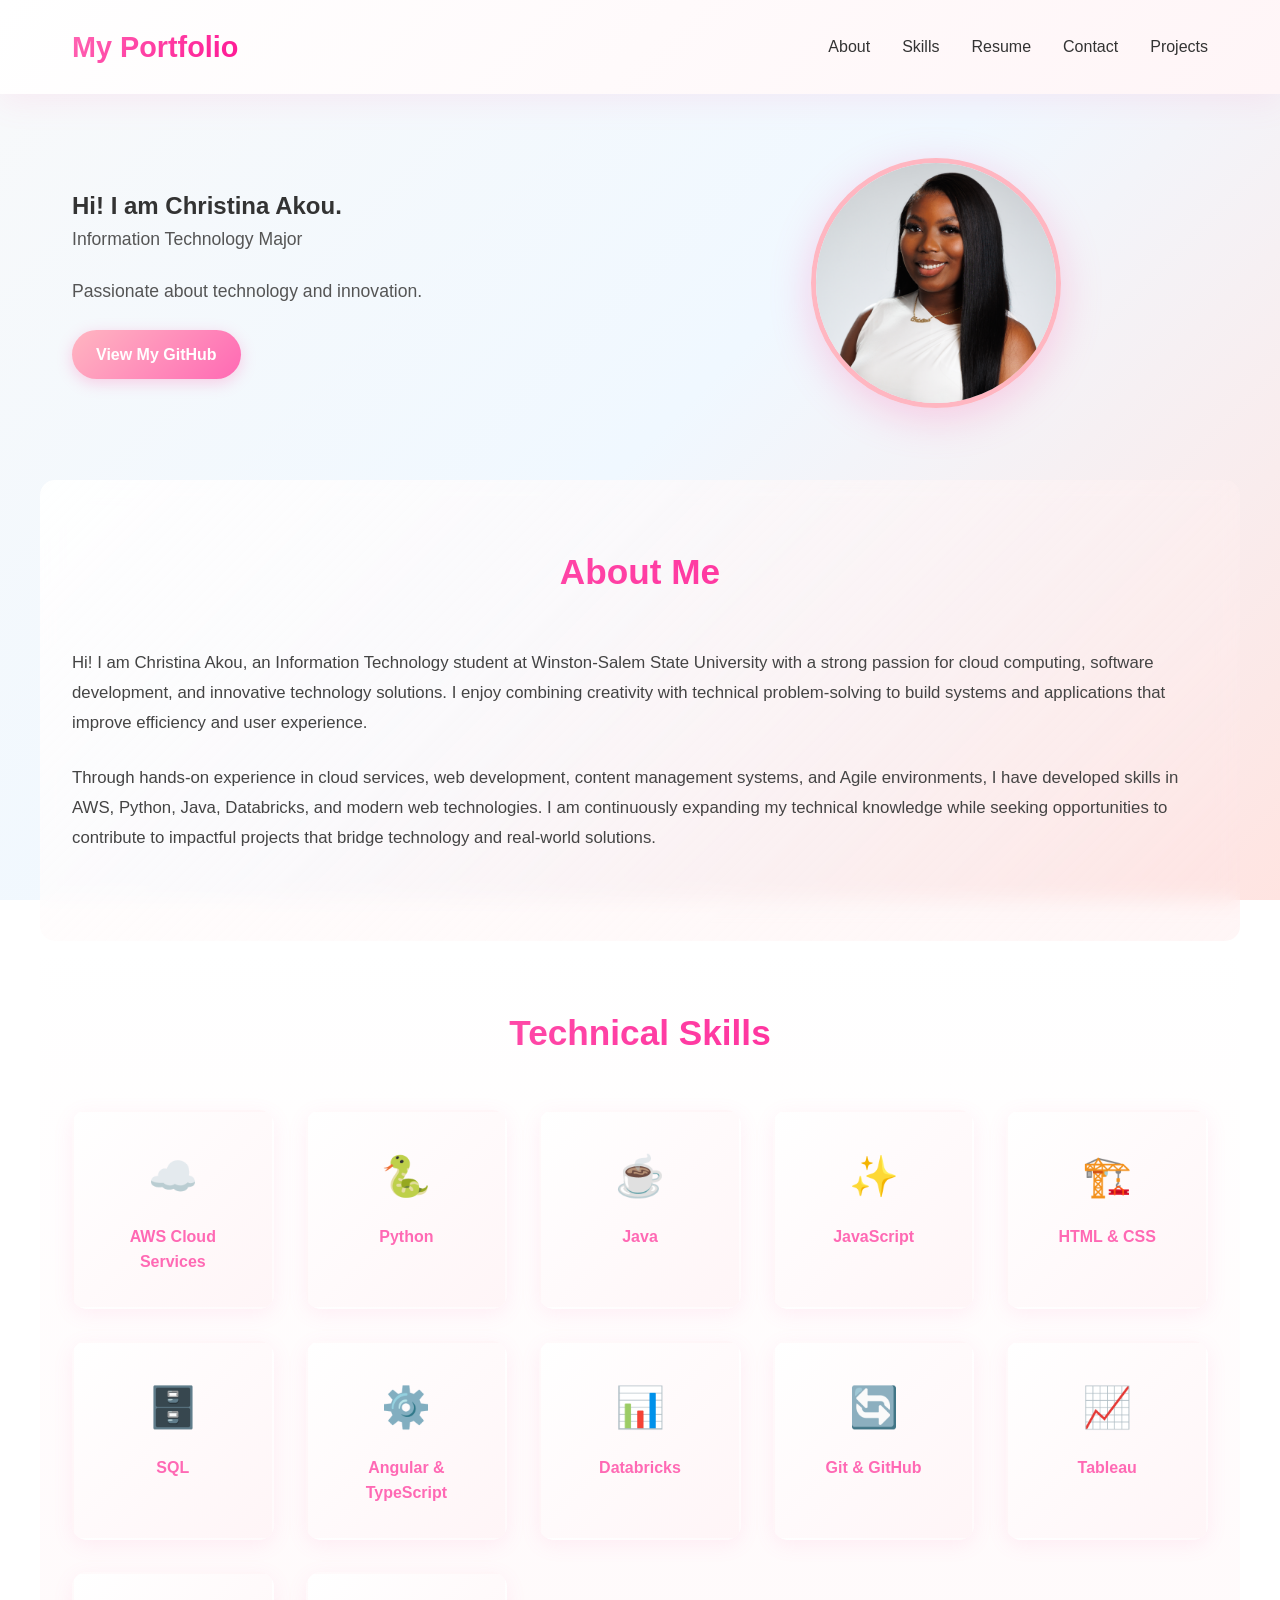
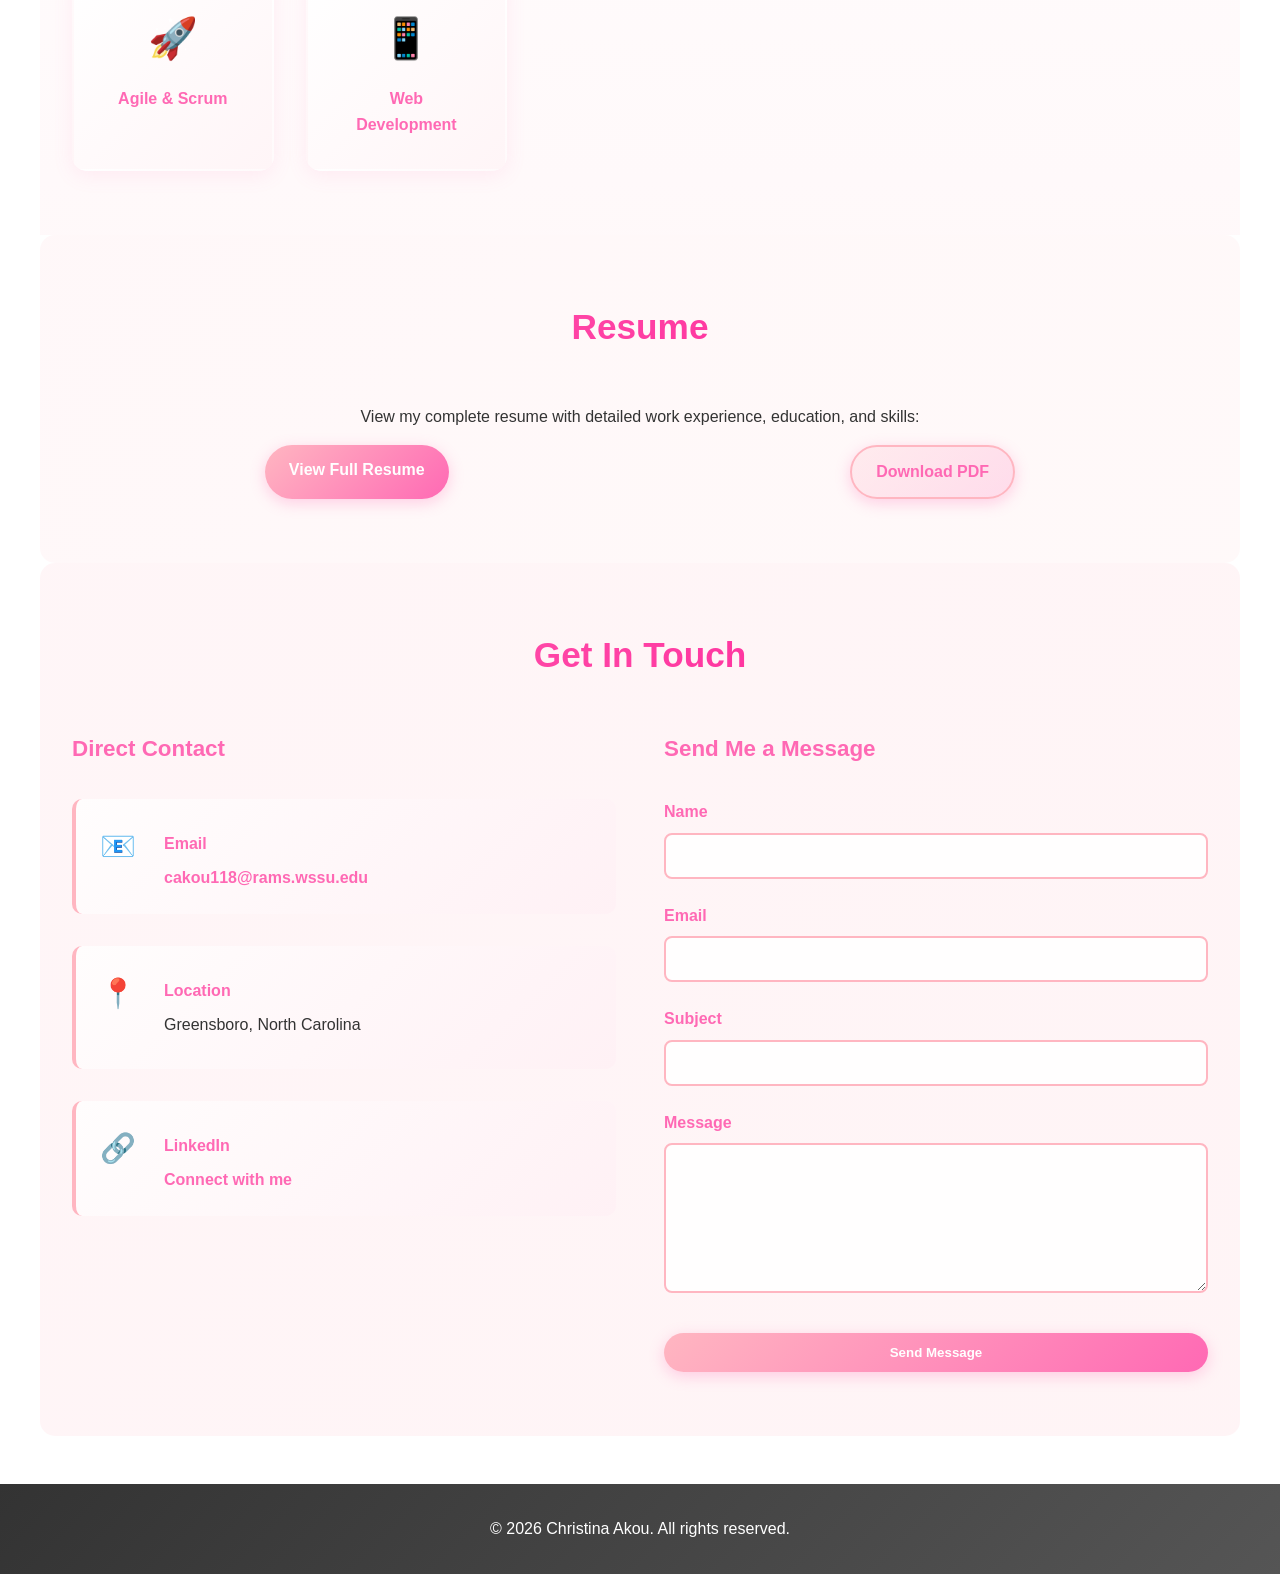
==== index.html @ bddcc6c4 "Initial portfolio upload" ====
<!DOCTYPE html>
<html lang="en">
<head>
    <meta charset="UTF-8">
    <meta name="viewport" content="width=device-width, initial-scale=1.0">
    <title>Christina Akou - Portfolio</title>
    <link rel="stylesheet" href="styles.css">
</head>
<body>
    <header>
        <nav>
            <h1>My Portfolio</h1>
            <button class="nav-toggle" aria-label="Toggle navigation" aria-expanded="false">
                <span></span>
                <span></span>
                <span></span>
            </button>
            <ul class="nav-links">
                <li><a href="#about">About</a></li>
                <li><a href="#skills">Skills</a></li>
                <li><a href="#resume">Resume</a></li>
                <li><a href="#contact">Contact</a></li>
                <li><a href="projects.html">Projects</a></li>
            </ul>
        </nav>
    </header>

    <section id="hero">
        <div class="hero-content">
        <h1>Hi! I am Christina Akou.</h1>
            <p>Information Technology Major</p>
            <p>Passionate about technology and innovation.</p>
            <a href="https://github.com/somisschristy" target="_blank" class="btn">View My GitHub</a>
        </div>
        <div class="hero-image">
            <!-- Placeholder for profile photo -->
            <img src="assets/profile.jpg" alt="Christina Akou" id="profile-img">
        </div>
    </section>

    <section id="about">
        <div class="about-container">
            <h2>About Me</h2>
            <p>Hi! I am Christina Akou, an Information Technology student at Winston-Salem State University with a strong passion for cloud computing, software development, and innovative technology solutions. I enjoy combining creativity with technical problem-solving to build systems and applications that improve efficiency and user experience.</p>
            <p>Through hands-on experience in cloud services, web development, content management systems, and Agile environments, I have developed skills in AWS, Python, Java, Databricks, and modern web technologies. I am continuously expanding my technical knowledge while seeking opportunities to contribute to impactful projects that bridge technology and real-world solutions.</p>
        </div>
    </section>

    <section id="skills">
        <h2>Technical Skills</h2>
        <div class="skills-grid">
            <div class="skill-card">
                <div class="skill-icon">☁️</div>
                <div class="skill">AWS Cloud Services</div>
            </div>
            <div class="skill-card">
                <div class="skill-icon">🐍</div>
                <div class="skill">Python</div>
            </div>
            <div class="skill-card">
                <div class="skill-icon">☕</div>
                <div class="skill">Java</div>
            </div>
            <div class="skill-card">
                <div class="skill-icon">✨</div>
                <div class="skill">JavaScript</div>
            </div>
            <div class="skill-card">
                <div class="skill-icon">🏗️</div>
                <div class="skill">HTML & CSS</div>
            </div>
            <div class="skill-card">
                <div class="skill-icon">🗄️</div>
                <div class="skill">SQL</div>
            </div>
            <div class="skill-card">
                <div class="skill-icon">⚙️</div>
                <div class="skill">Angular & TypeScript</div>
            </div>
            <div class="skill-card">
                <div class="skill-icon">📊</div>
                <div class="skill">Databricks</div>
            </div>
            <div class="skill-card">
                <div class="skill-icon">🔄</div>
                <div class="skill">Git & GitHub</div>
            </div>
            <div class="skill-card">
                <div class="skill-icon">📈</div>
                <div class="skill">Tableau</div>
            </div>
            <div class="skill-card">
                <div class="skill-icon">🚀</div>
                <div class="skill">Agile & Scrum</div>
            </div>
            <div class="skill-card">
                <div class="skill-icon">📱</div>
                <div class="skill">Web Development</div>
            </div>
        </div>
    </section>

    <section id="resume">
        <h2>Resume</h2>
        <p>View my complete resume with detailed work experience, education, and skills:</p>
        <div class="resume-buttons">
            <a href="resume.html" class="btn btn-primary">View Full Resume</a>
            <a href="assets/resume.pdf" download class="btn btn-secondary">Download PDF</a>
        </div>
    </section>

    <section id="contact">
        <h2>Get In Touch</h2>
        <div class="contact-container">
            <div class="contact-info">
                <h3>Direct Contact</h3>
                <div class="contact-item">
                    <span class="contact-icon">📧</span>
                    <div>
                        <p><strong>Email</strong></p>
                        <a href="mailto:cakou118@rams.wssu.edu">cakou118@rams.wssu.edu</a>
                    </div>
                </div>
                <div class="contact-item">
                    <span class="contact-icon">📍</span>
                    <div>
                        <p><strong>Location</strong></p>
                        <p>Greensboro, North Carolina</p>
                    </div>
                </div>
                <div class="contact-item">
                    <span class="contact-icon">🔗</span>
                    <div>
                        <p><strong>LinkedIn</strong></p>
                        <a href="https://www.linkedin.com/in/christina-akou-35724423a" target="_blank">Connect with me</a>
                    </div>
                </div>
            </div>

            <div class="contact-form-container">
                <h3>Send Me a Message</h3>
                <form id="contact-form" class="contact-form">
                    <div class="form-group">
                        <label for="name">Name</label>
                        <input type="text" id="name" name="name" required>
                    </div>
                    <div class="form-group">
                        <label for="email">Email</label>
                        <input type="email" id="email" name="email" required>
                    </div>
                    <div class="form-group">
                        <label for="subject">Subject</label>
                        <input type="text" id="subject" name="subject" required>
                    </div>
                    <div class="form-group">
                        <label for="message">Message</label>
                        <textarea id="message" name="message" rows="5" required></textarea>
                    </div>
                    <button type="submit" class="btn btn-primary">Send Message</button>
                    <p id="form-message" class="form-message"></p>
                </form>
            </div>
        </div>
    </section>

    <footer>
        <p>&copy; 2026 Christina Akou. All rights reserved.</p>
    </footer>

    <script src="script.js"></script>
</body>
</html>
---- styles.css ----
/* General Styles */
:root {
    --primary-pink: #FFB6C1;
    --accent-pink: #FF69B4;
    --light-pink: #FFC0CB;
    --pale-pink: #FFE4E1;
    --dark-pink: #FF1493;
    --white: #fff;
    --light-gray: #f8f9fa;
    --dark-text: #333;
}

* {
    margin: 0;
    padding: 0;
    box-sizing: border-box;
}

body {
    font-family: 'Segoe UI', Tahoma, Geneva, Verdana, sans-serif;
    line-height: 1.6;
    color: var(--dark-text);
    background: linear-gradient(135deg, var(--light-gray) 0%, #f0f8ff 50%, var(--pale-pink) 100%);
    background-attachment: fixed;
}

/* Header & Navigation */
header {
    background: linear-gradient(135deg, var(--white) 0%, #fff5f7 100%);
    padding: 1.5rem 0;
    box-shadow: 0 8px 32px rgba(255, 105, 180, 0.1);
    position: sticky;
    top: 0;
    z-index: 100;
}

nav {
    display: flex;
    justify-content: space-between;
    align-items: center;
    max-width: 1200px;
    margin: 0 auto;
    padding: 0 2rem;
}

nav h1 {
    background: linear-gradient(135deg, var(--accent-pink), var(--dark-pink));
    -webkit-background-clip: text;
    -webkit-text-fill-color: transparent;
    background-clip: text;
    font-size: 1.8rem;
    animation: slideInLeft 0.6s ease-out;
}

nav ul {
    list-style: none;
    display: flex;
    gap: 2rem;
}

nav a {
    text-decoration: none;
    color: var(--dark-text);
    font-weight: 500;
    position: relative;
    transition: color 0.3s;
}

nav a::after {
    content: '';
    position: absolute;
    bottom: -5px;
    left: 0;
    width: 0;
    height: 2px;
    background: linear-gradient(90deg, var(--primary-pink), var(--accent-pink));
    transition: width 0.3s ease;
}

nav a:hover::after {
    width: 100%;
}

nav a:hover {
    color: var(--accent-pink);
}

.nav-toggle {
    display: none;
    background: transparent;
    border: none;
    cursor: pointer;
    flex-direction: column;
    justify-content: space-between;
    height: 24px;
    width: 30px;
    padding: 0;
}

.nav-toggle span {
    display: block;
    height: 3px;
    width: 100%;
    background: var(--dark-text);
    border-radius: 3px;
    transition: transform 0.3s ease, opacity 0.3s ease;
}

nav.open .nav-toggle span:nth-child(1) {
    transform: translateY(9px) rotate(45deg);
}

nav.open .nav-toggle span:nth-child(2) {
    opacity: 0;
}

nav.open .nav-toggle span:nth-child(3) {
    transform: translateY(-9px) rotate(-45deg);
}

.nav-links {
    display: flex;
    gap: 2rem;
}

nav.open .nav-links {
    display: flex;
}

/* Hero Section */
#hero {
    display: flex;
    align-items: center;
    gap: 3rem;
    padding: 4rem 2rem;
    max-width: 1200px;
    margin: 0 auto;
    animation: fadeInUp 0.8s ease-out;
}

.hero-content {
    flex: 1;
}

.hero-content h2 {
    font-size: 2.5rem;
    background: linear-gradient(135deg, var(--accent-pink), var(--dark-pink));
    -webkit-background-clip: text;
    -webkit-text-fill-color: transparent;
    background-clip: text;
    margin-bottom: 1rem;
    animation: slideInLeft 0.8s ease-out 0.2s backwards;
}

.hero-content p {
    font-size: 1.1rem;
    color: #555;
    margin-bottom: 1.5rem;
    animation: slideInLeft 0.8s ease-out 0.4s backwards;
}

.btn {
    display: inline-block;
    padding: 0.75rem 1.5rem;
    background: linear-gradient(135deg, var(--primary-pink), var(--accent-pink));
    color: white;
    text-decoration: none;
    border-radius: 50px;
    font-weight: bold;
    transition: all 0.3s ease;
    border: none;
    cursor: pointer;
    box-shadow: 0 4px 15px rgba(255, 105, 180, 0.3);
    position: relative;
    overflow: hidden;
}

.btn::before {
    content: '';
    position: absolute;
    top: 0;
    left: -100%;
    width: 100%;
    height: 100%;
    background: rgba(255, 255, 255, 0.2);
    transition: left 0.3s ease;
}

.btn:hover::before {
    left: 100%;
}

.btn:hover {
    transform: translateY(-3px);
    box-shadow: 0 6px 20px rgba(255, 105, 180, 0.5);
}

.btn:active {
    transform: translateY(-1px);
}

.btn-primary {
    background: linear-gradient(135deg, var(--primary-pink), var(--accent-pink));
}

.btn-secondary {
    background: linear-gradient(135deg, rgba(255, 182, 193, 0.2), rgba(255, 105, 180, 0.2));
    color: var(--accent-pink);
    border: 2px solid var(--primary-pink);
}

.btn-secondary:hover {
    background: linear-gradient(135deg, var(--primary-pink), var(--accent-pink));
    color: white;
    transform: translateY(-3px);
    box-shadow: 0 6px 20px rgba(255, 105, 180, 0.5);
}

.hero-image {
    flex: 1;
    text-align: center;
}

#profile-img {
    width: 250px;
    height: 250px;
    border-radius: 50%;
    object-fit: cover;
    border: 5px solid var(--primary-pink);
    box-shadow: 0 10px 40px rgba(255, 105, 180, 0.3);
    transition: all 0.3s ease;
    animation: slideInRight 0.8s ease-out;
}

#profile-img:hover {
    transform: scale(1.05) rotate(5deg);
    box-shadow: 0 15px 50px rgba(255, 105, 180, 0.5);
}

/* Sections */
section {
    padding: 4rem 2rem;
    max-width: 1200px;
    margin: 0 auto;
}

section h2 {
    font-size: 2.2rem;
    text-align: center;
    margin-bottom: 3rem;
    background: linear-gradient(135deg, var(--accent-pink), var(--dark-pink));
    -webkit-background-clip: text;
    -webkit-text-fill-color: transparent;
    background-clip: text;
    animation: fadeIn 0.8s ease-out;
}

/* About Section */
#about {
    background: linear-gradient(135deg, rgba(255, 255, 255, 0.9), rgba(255, 224, 225, 0.3));
    border-radius: 15px;
    backdrop-filter: blur(10px);
}

.about-container p {
    font-size: 1.05rem;
    line-height: 1.8;
    margin-bottom: 1.5rem;
    color: #444;
    animation: fadeInUp 0.8s ease-out;
}

/* Skills Section */
#skills {
    background: linear-gradient(to bottom, transparent, rgba(255, 192, 203, 0.1));
}

.skills-grid {
    display: grid;
    grid-template-columns: repeat(auto-fit, minmax(200px, 1fr));
    gap: 2rem;
}

.skill-card {
    background: linear-gradient(135deg, var(--white) 0%, #fff5f7 100%);
    padding: 2rem;
    border-radius: 15px;
    box-shadow: 0 5px 20px rgba(255, 105, 180, 0.1);
    text-align: center;
    transition: all 0.3s ease;
    border: 2px solid transparent;
    animation: slideUp 0.6s ease-out;
}

.skill-card:nth-child(1) { animation-delay: 0.05s; }
.skill-card:nth-child(2) { animation-delay: 0.1s; }
.skill-card:nth-child(3) { animation-delay: 0.15s; }
.skill-card:nth-child(4) { animation-delay: 0.2s; }
.skill-card:nth-child(5) { animation-delay: 0.25s; }
.skill-card:nth-child(6) { animation-delay: 0.3s; }
.skill-card:nth-child(7) { animation-delay: 0.35s; }
.skill-card:nth-child(8) { animation-delay: 0.4s; }
.skill-card:nth-child(9) { animation-delay: 0.45s; }
.skill-card:nth-child(10) { animation-delay: 0.5s; }
.skill-card:nth-child(11) { animation-delay: 0.55s; }
.skill-card:nth-child(12) { animation-delay: 0.6s; }

.skill-card:hover {
    transform: translateY(-10px);
    box-shadow: 0 15px 40px rgba(255, 105, 180, 0.3);
    border-color: var(--primary-pink);
    background: linear-gradient(135deg, var(--pale-pink), #fff0f5);
}

.skill-icon {
    font-size: 2.5rem;
    margin-bottom: 1rem;
    display: block;
    animation: bounce 2s infinite;
}

.skill-card:nth-child(1) .skill-icon { animation-delay: 0s; }
.skill-card:nth-child(2) .skill-icon { animation-delay: 0.1s; }
.skill-card:nth-child(3) .skill-icon { animation-delay: 0.2s; }

.skill {
    font-weight: 600;
    color: var(--accent-pink);
    font-size: 1rem;
}

/* Resume Section */
#resume {
    background: linear-gradient(135deg, rgba(255, 182, 193, 0.1), rgba(255, 224, 225, 0.2));
    border-radius: 15px;
}

#resume p {
    text-align: center;
    margin-bottom: 1rem;
}

#resume .btn {
    display: inline-block;
    margin: 0 auto;
}

#resume {
    text-align: center;
}

/* Contact Section */
#contact {
    background: linear-gradient(135deg, rgba(255, 192, 203, 0.15), rgba(255, 182, 193, 0.15));
    border-radius: 15px;
}

.contact-container {
    display: grid;
    grid-template-columns: 1fr 1fr;
    gap: 3rem;
}

.contact-info, .contact-form-container {
    animation: fadeInUp 0.8s ease-out;
}

.contact-info h3, .contact-form-container h3 {
    color: var(--accent-pink);
    margin-bottom: 2rem;
    font-size: 1.4rem;
}

.contact-item {
    display: flex;
    gap: 1.5rem;
    margin-bottom: 2rem;
    padding: 1.5rem;
    background: linear-gradient(135deg, rgba(255, 255, 255, 0.8), rgba(255, 240, 245, 0.8));
    border-radius: 10px;
    transition: all 0.3s ease;
    border-left: 4px solid var(--primary-pink);
}

.contact-item:hover {
    transform: translateX(5px);
    box-shadow: 0 5px 20px rgba(255, 105, 180, 0.2);
    background: linear-gradient(135deg, rgba(255, 255, 255, 0.95), rgba(255, 224, 225, 0.8));
    border-left-color: var(--accent-pink);
}

.contact-icon {
    font-size: 1.8rem;
    min-width: 40px;
}

.contact-item p {
    margin: 0.5rem 0;
}

.contact-item p strong {
    color: var(--accent-pink);
}

.contact-item a {
    color: var(--accent-pink);
    text-decoration: none;
    font-weight: 600;
    transition: all 0.3s ease;
}

.contact-item a:hover {
    color: var(--dark-pink);
    text-decoration: underline;
}

/* Contact Form */
.contact-form {
    display: flex;
    flex-direction: column;
    gap: 1.5rem;
}

.form-group {
    display: flex;
    flex-direction: column;
}

.form-group label {
    color: var(--accent-pink);
    font-weight: 600;
    margin-bottom: 0.5rem;
}

.form-group input,
.form-group textarea {
    padding: 0.75rem;
    border: 2px solid var(--primary-pink);
    border-radius: 8px;
    font-family: inherit;
    font-size: 1rem;
    transition: all 0.3s ease;
    background: rgba(255, 255, 255, 0.9);
}

.form-group input:focus,
.form-group textarea:focus {
    outline: none;
    border-color: var(--accent-pink);
    box-shadow: 0 0 10px rgba(255, 105, 180, 0.3);
    background: white;
    transform: scale(1.02);
}

.form-group textarea {
    resize: vertical;
    min-height: 150px;
}

.contact-form .btn {
    margin-top: 1rem;
    width: 100%;
}

.form-message {
    text-align: center;
    padding: 1rem;
    border-radius: 8px;
    display: none;
}

.form-message.success {
    display: block;
    background-color: #d4edda;
    color: #155724;
    border: 1px solid #c3e6cb;
}

.form-message.error {
    display: block;
    background-color: #f8d7da;
    color: #721c24;
    border: 1px solid #f5c6cb;
}

/* Projects */
.projects-grid {
    display: grid;
    grid-template-columns: repeat(auto-fit, minmax(300px, 1fr));
    gap: 2rem;
}

.project-card {
    background: linear-gradient(135deg, var(--white) 0%, #fff5f7 100%);
    padding: 2rem;
    border-radius: 15px;
    box-shadow: 0 5px 20px rgba(255, 105, 180, 0.1);
    transition: all 0.3s ease;
    border: 2px solid transparent;
    animation: slideUp 0.6s ease-out;
    display: flex;
    flex-direction: column;
}

.project-card:nth-child(1) { animation-delay: 0.1s; }
.project-card:nth-child(2) { animation-delay: 0.2s; }
.project-card:nth-child(3) { animation-delay: 0.3s; }

.project-card:hover {
    transform: translateY(-15px);
    box-shadow: 0 20px 50px rgba(255, 105, 180, 0.25);
    border-color: var(--primary-pink);
    background: linear-gradient(135deg, var(--pale-pink), #fff0f5);
}

.project-header {
    display: flex;
    justify-content: space-between;
    align-items: center;
    margin-bottom: 1rem;
}

.project-header h3 {
    color: var(--accent-pink);
    margin: 0;
    font-size: 1.3rem;
}

.project-badge {
    background: linear-gradient(135deg, var(--primary-pink), var(--accent-pink));
    color: white;
    padding: 0.3rem 0.8rem;
    border-radius: 20px;
    font-size: 0.75rem;
    font-weight: bold;
    animation: pulse 2s infinite;
}

.project-image-placeholder {
    font-size: 3rem;
    text-align: center;
    margin: 1rem 0;
    transition: transform 0.3s ease;
}

.project-card:hover .project-image-placeholder {
    transform: scale(1.1) rotate(5deg);
}

.project-card p {
    color: #555;
    margin: 1rem 0;
    flex-grow: 1;
}

.tech-stack {
    display: flex;
    flex-wrap: wrap;
    gap: 0.5rem;
    margin: 1rem 0;
}

.tech-tag {
    background: linear-gradient(135deg, rgba(255, 182, 193, 0.3), rgba(255, 224, 225, 0.3));
    color: var(--accent-pink);
    padding: 0.3rem 0.8rem;
    border-radius: 15px;
    font-size: 0.85rem;
    font-weight: 500;
    border: 1px solid var(--primary-pink);
    transition: all 0.3s ease;
}

.tech-tag:hover {
    background: linear-gradient(135deg, rgba(255, 182, 193, 0.5), rgba(255, 224, 225, 0.5));
    transform: scale(1.05);
}

.project-links {
    display: flex;
    gap: 1rem;
    margin-top: auto;
}

.btn-small {
    padding: 0.5rem 1rem;
    font-size: 0.9rem;
    flex: 1;
    text-align: center;
}

.btn-secondary {
    background: linear-gradient(135deg, rgba(255, 182, 193, 0.2), rgba(255, 105, 180, 0.2));
    color: var(--accent-pink);
    border: 2px solid var(--primary-pink);
}

.btn-secondary:hover {
    background: linear-gradient(135deg, var(--primary-pink), var(--accent-pink));
    color: white;
    transform: translateY(-2px);
}

/* Footer */
footer {
    text-align: center;
    padding: 2rem;
    background: linear-gradient(135deg, #333, #555);
    color: white;
    margin-top: 3rem;
}

footer p {
    margin: 0;
}

/* Animations */
@keyframes fadeIn {
    from {
        opacity: 0;
    }
    to {
        opacity: 1;
    }
}

@keyframes fadeInUp {
    from {
        opacity: 0;
        transform: translateY(30px);
    }
    to {
        opacity: 1;
        transform: translateY(0);
    }
}

@keyframes slideInLeft {
    from {
        opacity: 0;
        transform: translateX(-50px);
    }
    to {
        opacity: 1;
        transform: translateX(0);
    }
}

@keyframes slideInRight {
    from {
        opacity: 0;
        transform: translateX(50px);
    }
    to {
        opacity: 1;
        transform: translateX(0);
    }
}

@keyframes slideUp {
    from {
        opacity: 0;
        transform: translateY(20px);
    }
    to {
        opacity: 1;
        transform: translateY(0);
    }
}

@keyframes bounce {
    0%, 100% {
        transform: translateY(0);
    }
    50% {
        transform: translateY(-10px);
    }
}

@keyframes pulse {
    0%, 100% {
        opacity: 1;
    }
    50% {
        opacity: 0.7;
    }
}

/* Scroll animations */
.scroll-animate {
    opacity: 0;
    transform: translateY(30px);
    transition: opacity 0.6s ease, transform 0.6s ease;
}

.scroll-animate.visible {
    opacity: 1;
    transform: translateY(0);
}

/* Resume Page Styles */
#resume-hero {
    background: linear-gradient(135deg, rgba(255, 182, 193, 0.2), rgba(255, 224, 225, 0.3));
    text-align: center;
    padding: 3rem 2rem;
    border-radius: 15px;
    margin: 3rem auto;
    max-width: 1200px;
}

#resume-hero h2 {
    font-size: 2.5rem;
    margin-bottom: 0.5rem;
}

#resume-hero p {
    font-size: 1.1rem;
    color: #666;
    margin-bottom: 2rem;
}

.resume-actions {
    display: flex;
    gap: 1rem;
    justify-content: center;
    flex-wrap: wrap;
}

.resume-actions .btn {
    min-width: 200px;
}

/* Modal Styles */
.modal {
    display: none;
    position: fixed;
    z-index: 1000;
    left: 0;
    top: 0;
    width: 100%;
    height: 100%;
    background-color: rgba(0, 0, 0, 0.5);
    animation: fadeIn 0.3s ease;
}

.modal-content {
    background-color: white;
    margin: 2% auto;
    padding: 0;
    border-radius: 10px;
    width: 90%;
    max-width: 1000px;
    height: 80vh;
    box-shadow: 0 10px 50px rgba(255, 105, 180, 0.3);
    position: relative;
    display: flex;
    flex-direction: column;
}

.close {
    position: absolute;
    right: 20px;
    top: 10px;
    font-size: 2rem;
    font-weight: bold;
    color: var(--dark-pink);
    cursor: pointer;
    z-index: 1001;
    background: white;
    width: 40px;
    height: 40px;
    display: flex;
    align-items: center;
    justify-content: center;
    border-radius: 50%;
    transition: all 0.3s ease;
}

.close:hover {
    background: var(--pale-pink);
    transform: scale(1.1);
}

#pdf-viewer {
    width: 100%;
    height: 100%;
    border: none;
    border-radius: 10px;
}

/* Education Section */
#education {
    background: linear-gradient(to bottom, transparent, rgba(255, 192, 203, 0.05));
}

.education-item {
    background: linear-gradient(135deg, rgba(255, 255, 255, 0.9), rgba(255, 240, 245, 0.8));
    padding: 2rem;
    margin-bottom: 2rem;
    border-radius: 12px;
    border-left: 5px solid var(--primary-pink);
    box-shadow: 0 5px 20px rgba(255, 105, 180, 0.1);
    animation: slideUp 0.6s ease-out;
    transition: all 0.3s ease;
}

.education-item:hover {
    transform: translateX(5px);
    box-shadow: 0 8px 25px rgba(255, 105, 180, 0.2);
    border-left-color: var(--accent-pink);
}

.education-header {
    display: flex;
    justify-content: space-between;
    align-items: center;
    margin-bottom: 0.5rem;
    flex-wrap: wrap;
    gap: 1rem;
}

.education-header h3 {
    color: var(--accent-pink);
    margin: 0;
    font-size: 1.3rem;
}

.institution {
    color: var(--accent-pink);
    font-weight: 600;
    margin: 0.5rem 0;
    font-size: 1.05rem;
}

.description {
    color: #555;
    line-height: 1.7;
    margin: 1rem 0;
}

/* Experience Section */
#experience {
    background: linear-gradient(to bottom, transparent, rgba(255, 192, 203, 0.05));
}

.experience-item {
    background: linear-gradient(135deg, rgba(255, 255, 255, 0.9), rgba(255, 240, 245, 0.8));
    padding: 2rem;
    margin-bottom: 2rem;
    border-radius: 12px;
    border-left: 5px solid var(--primary-pink);
    box-shadow: 0 5px 20px rgba(255, 105, 180, 0.1);
    animation: slideUp 0.6s ease-out;
    transition: all 0.3s ease;
}

.experience-item:nth-child(1) { animation-delay: 0.1s; }
.experience-item:nth-child(2) { animation-delay: 0.2s; }

.experience-item:hover {
    transform: translateX(5px);
    box-shadow: 0 8px 25px rgba(255, 105, 180, 0.2);
    border-left-color: var(--accent-pink);
}

.experience-header {
    display: flex;
    justify-content: space-between;
    align-items: center;
    margin-bottom: 0.5rem;
    flex-wrap: wrap;
    gap: 1rem;
}

.experience-header h3 {
    color: var(--accent-pink);
    margin: 0;
    font-size: 1.3rem;
}

.company {
    color: #666;
    font-weight: 600;
    margin: 0.5rem 0;
    font-style: italic;
}

.achievement-list {
    list-style: none;
    margin: 1rem 0 0 0;
    padding: 0;
}

.achievement-list li {
    color: #555;
    padding: 0.5rem 0;
    padding-left: 1.5rem;
    position: relative;
}

.achievement-list li::before {
    content: '✓';
    position: absolute;
    left: 0;
    color: var(--accent-pink);
    font-weight: bold;
    font-size: 1.1rem;
}

/* Skills Section */
#skills-section {
    background: linear-gradient(to bottom, transparent, rgba(255, 192, 203, 0.05));
}

.skills-category {
    background: linear-gradient(135deg, rgba(255, 255, 255, 0.9), rgba(255, 240, 245, 0.8));
    padding: 1.5rem;
    margin-bottom: 1.5rem;
    border-radius: 12px;
    border-left: 5px solid var(--primary-pink);
    box-shadow: 0 5px 20px rgba(255, 105, 180, 0.1);
    animation: slideUp 0.6s ease-out;
    transition: all 0.3s ease;
}

.skills-category:hover {
    transform: translateX(5px);
    box-shadow: 0 8px 25px rgba(255, 105, 180, 0.2);
    border-left-color: var(--accent-pink);
}

.skills-category h3 {
    color: var(--accent-pink);
    margin-top: 0;
    margin-bottom: 1rem;
    font-size: 1.1rem;
}

.skills-list {
    display: flex;
    flex-wrap: wrap;
    gap: 0.8rem;
}

.skill-item {
    background: linear-gradient(135deg, var(--pale-pink), rgba(255, 224, 225, 0.6));
    color: var(--accent-pink);
    padding: 0.6rem 1rem;
    border-radius: 20px;
    font-size: 0.9rem;
    font-weight: 500;
    border: 1px solid var(--primary-pink);
    transition: all 0.3s ease;
}

.skill-item:hover {
    background: linear-gradient(135deg, var(--primary-pink), var(--light-pink));
    color: white;
    transform: scale(1.05);
    box-shadow: 0 4px 12px rgba(255, 105, 180, 0.3);
}

/* Highlights Section */
#highlights {
    background: linear-gradient(135deg, rgba(255, 182, 193, 0.1), rgba(255, 224, 225, 0.15));
    border-radius: 15px;
}

.highlights-grid {
    display: grid;
    grid-template-columns: repeat(auto-fit, minmax(250px, 1fr));
    gap: 2rem;
}

.highlight-card {
    background: linear-gradient(135deg, rgba(255, 255, 255, 0.9), rgba(255, 240, 245, 0.8));
    padding: 2rem;
    border-radius: 12px;
    text-align: center;
    box-shadow: 0 5px 20px rgba(255, 105, 180, 0.1);
    transition: all 0.3s ease;
    animation: slideUp 0.6s ease-out;
    border-top: 3px solid var(--primary-pink);
}

.highlight-card:nth-child(1) { animation-delay: 0.05s; }
.highlight-card:nth-child(2) { animation-delay: 0.1s; }
.highlight-card:nth-child(3) { animation-delay: 0.15s; }
.highlight-card:nth-child(4) { animation-delay: 0.2s; }
.highlight-card:nth-child(5) { animation-delay: 0.25s; }
.highlight-card:nth-child(6) { animation-delay: 0.3s; }

.highlight-card:hover {
    transform: translateY(-10px);
    box-shadow: 0 15px 40px rgba(255, 105, 180, 0.25);
    border-top-color: var(--accent-pink);
}

.highlight-icon {
    font-size: 2.5rem;
    margin-bottom: 1rem;
    display: block;
}

.highlight-card h3 {
    color: var(--accent-pink);
    margin-bottom: 0.5rem;
}

.highlight-card p {
    color: #555;
    font-size: 0.95rem;
    line-height: 1.6;
}

.resume-buttons {
    display: flex;
    gap: 1rem;
    justify-content: center;
    flex-wrap: wrap;
}

.resume-buttons .btn {
    min-width: 150px;
}

/* Responsive Design */
@media (max-width: 768px) {
    nav {
        flex-direction: row;
        justify-content: space-between;
        align-items: center;
        position: relative;
        gap: 0;
    }

    .nav-toggle {
        display: flex;
    }

    .nav-links {
        display: flex;
        position: absolute;
        top: 100%;
        left: 0;
        right: 0;
        flex-direction: column;
        gap: 1rem;
        width: 100%;
        background: rgba(255, 255, 255, 0.98);
        padding: 0 2rem;
        border-radius: 0 0 15px 15px;
        box-shadow: 0 10px 30px rgba(255, 105, 180, 0.15);
        max-height: 0;
        opacity: 0;
        overflow: hidden;
        transition: max-height 0.35s ease, opacity 0.35s ease, padding 0.35s ease;
    }

    nav.open .nav-links {
        max-height: 320px;
        opacity: 1;
        padding: 1rem 2rem 1.5rem;
    }

    .nav-links li {
        margin: 0;
    }

    .nav-links a {
        display: block;
        padding: 0.75rem 0;
    }

    #hero {
        flex-direction: column;
        text-align: center;
    }

    .hero-content h2 {
        font-size: 1.8rem;
    }

    #profile-img {
        width: 200px;
        height: 200px;
    }

    .contact-container {
        grid-template-columns: 1fr;
    }

    .skills-grid {
        grid-template-columns: repeat(auto-fit, minmax(150px, 1fr));
        gap: 1rem;
    }

    section {
        padding: 2rem 1rem;
    }

    section h2 {
        font-size: 1.6rem;
    }

    .education-header, .experience-header {
        flex-direction: column;
        align-items: flex-start;
    }

    .date {
        width: 100%;
    }

    .highlights-grid {
        grid-template-columns: 1fr;
    }

    .resume-actions {
        flex-direction: column;
    }

    .resume-actions .btn {
        width: 100%;
    }

    .modal-content {
        width: 95%;
        height: 90vh;
        margin: 5% auto;
    }
}
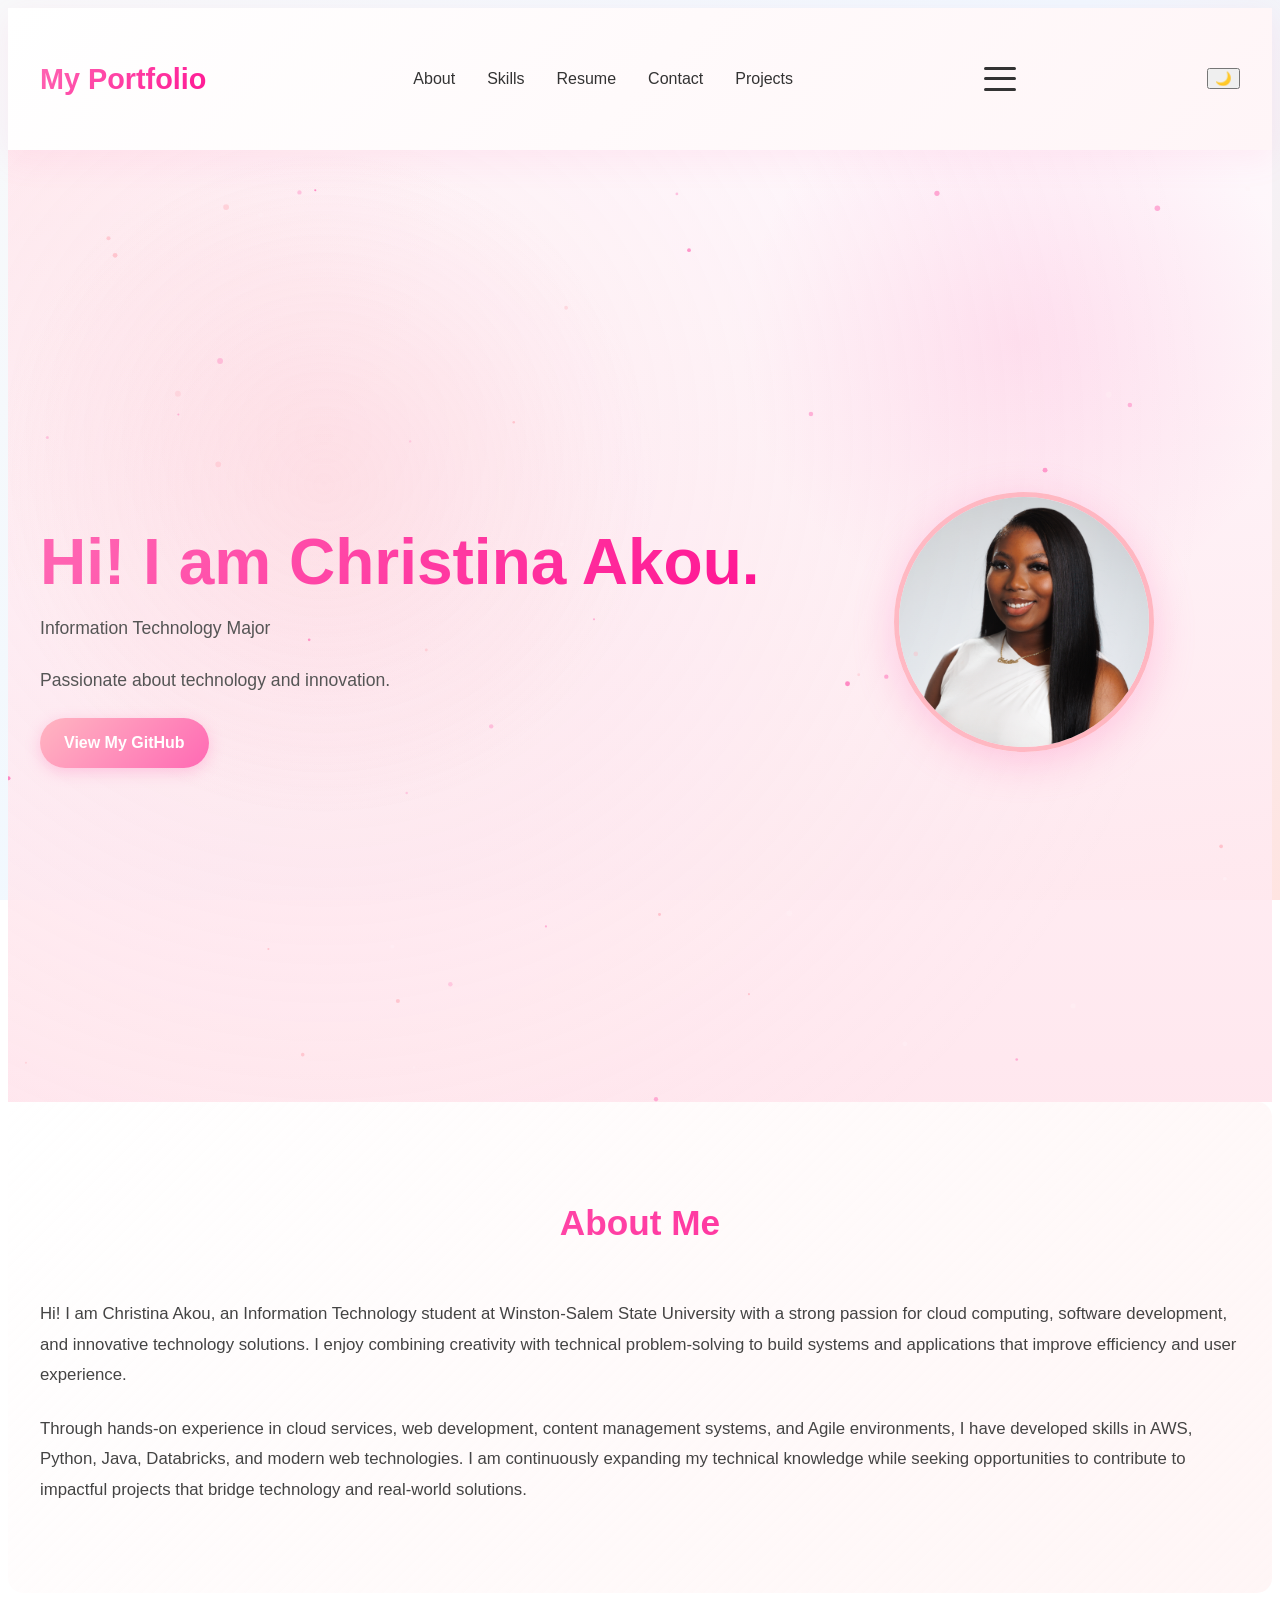
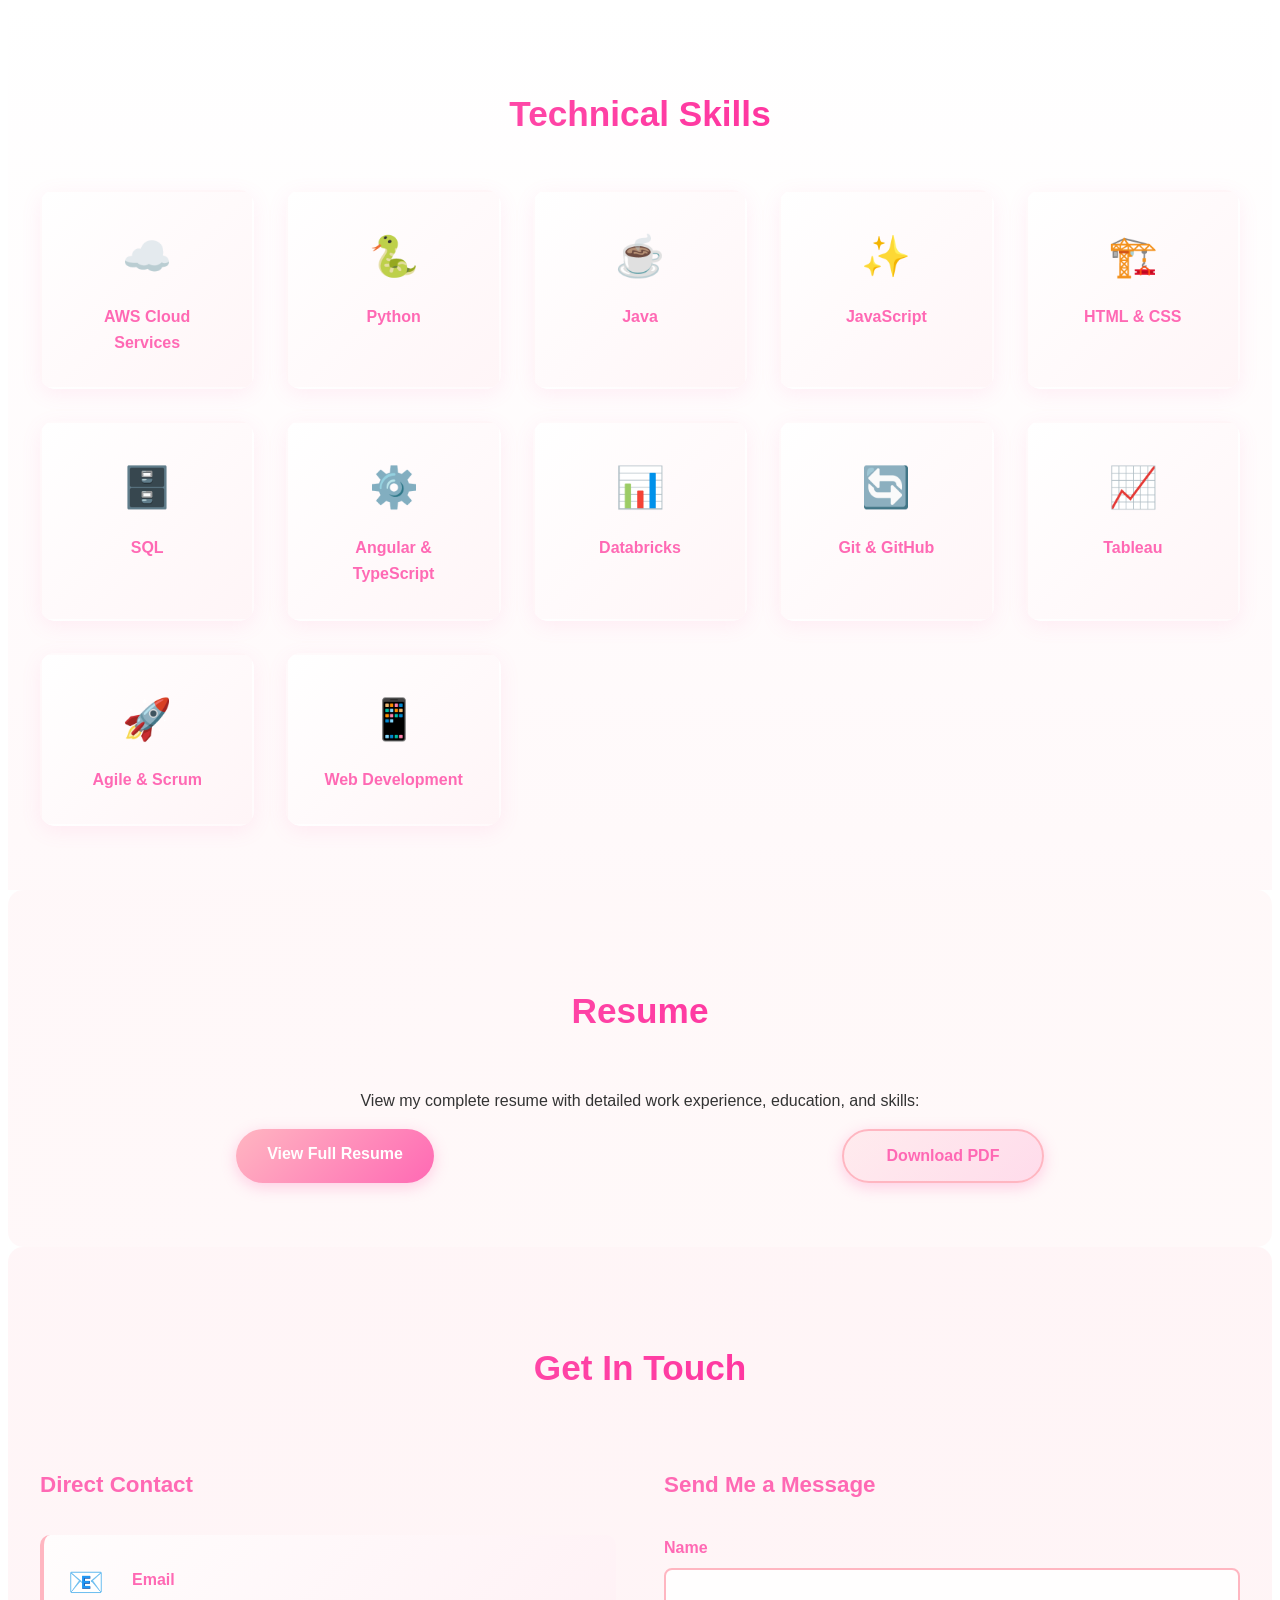
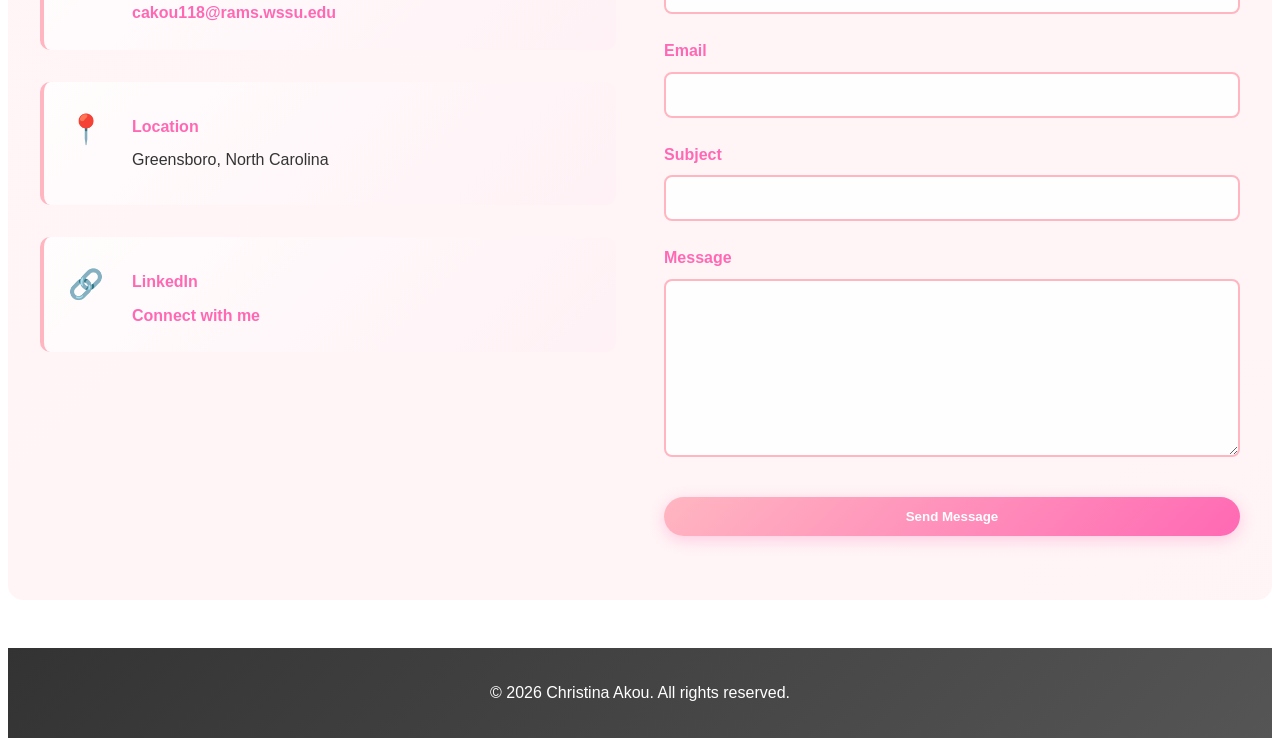
==== commit 45ec89cf: "commit 2" ====
--- a/index.html
+++ b/index.html
@@ -10,11 +10,6 @@
     <header>
         <nav>
             <h1>My Portfolio</h1>
-            <button class="nav-toggle" aria-label="Toggle navigation" aria-expanded="false">
-                <span></span>
-                <span></span>
-                <span></span>
-            </button>
             <ul class="nav-links">
                 <li><a href="#about">About</a></li>
                 <li><a href="#skills">Skills</a></li>
@@ -22,12 +17,21 @@
                 <li><a href="#contact">Contact</a></li>
                 <li><a href="projects.html">Projects</a></li>
             </ul>
+            <button class="nav-toggle" aria-label="Toggle navigation" aria-expanded="false">
+                <span></span>
+                <span></span>
+                <span></span>
+            </button>
+            <button id="theme-toggle" class="theme-toggle" aria-label="Toggle dark mode">🌙</button>
         </nav>
     </header>
 
     <section id="hero">
+        <div class="hero-background">
+            <canvas id="hero-canvas"></canvas>
+        </div>
         <div class="hero-content">
-        <h1>Hi! I am Christina Akou.</h1>
+            <h1>Hi! I am Christina Akou.</h1>
             <p>Information Technology Major</p>
             <p>Passionate about technology and innovation.</p>
             <a href="https://github.com/somisschristy" target="_blank" class="btn">View My GitHub</a>
--- a/styles.css
+++ b/styles.css
@@ -8,25 +8,27 @@
     --white: #fff;
     --light-gray: #f8f9fa;
     --dark-text: #333;
-}
-
-* {
-    margin: 0;
-    padding: 0;
-    box-sizing: border-box;
+    --body-bg: linear-gradient(135deg, var(--light-gray) 0%, #f0f8ff 50%, var(--pale-pink) 100%);
+    --header-bg: linear-gradient(135deg, var(--white) 0%, #fff5f7 100%);
+    --section-bg: rgba(255, 255, 255, 0.9);
+    --surface-bg: #fff5f7;
+    --card-bg: #ffffff;
+    --border-color: rgba(255, 182, 193, 0.4);
+    --text-color: var(--dark-text);
+    --muted-color: #555;
 }
 
 body {
     font-family: 'Segoe UI', Tahoma, Geneva, Verdana, sans-serif;
     line-height: 1.6;
-    color: var(--dark-text);
-    background: linear-gradient(135deg, var(--light-gray) 0%, #f0f8ff 50%, var(--pale-pink) 100%);
+    color: var(--text-color);
+    background: var(--body-bg);
     background-attachment: fixed;
 }
 
 /* Header & Navigation */
 header {
-    background: linear-gradient(135deg, var(--white) 0%, #fff5f7 100%);
+    background: var(--header-bg);
     padding: 1.5rem 0;
     box-shadow: 0 8px 32px rgba(255, 105, 180, 0.1);
     position: sticky;
@@ -49,21 +51,23 @@
     -webkit-text-fill-color: transparent;
     background-clip: text;
     font-size: 1.8rem;
-    animation: slideInLeft 0.6s ease-out;
 }
 
 nav ul {
     list-style: none;
     display: flex;
     gap: 2rem;
+    margin: 0;
+    padding: 0;
+    margin-left: 2rem;
 }
 
 nav a {
     text-decoration: none;
-    color: var(--dark-text);
+    color: var(--text-color);
     font-weight: 500;
     position: relative;
-    transition: color 0.3s;
+    transition: color 0.3s ease;
 }
 
 nav a::after {
@@ -85,24 +89,29 @@
     color: var(--accent-pink);
 }
 
+.theme-toggle,
 .nav-toggle {
-    display: none;
+    margin-left: 1rem;
+}
+
+.nav-toggle {
+    display: flex;
     background: transparent;
     border: none;
     cursor: pointer;
     flex-direction: column;
     justify-content: space-between;
+    width: 32px;
     height: 24px;
-    width: 30px;
     padding: 0;
 }
 
 .nav-toggle span {
     display: block;
+    width: 100%;
     height: 3px;
-    width: 100%;
+    border-radius: 2px;
     background: var(--dark-text);
-    border-radius: 3px;
     transition: transform 0.3s ease, opacity 0.3s ease;
 }
 
@@ -118,28 +127,194 @@
     transform: translateY(-9px) rotate(-45deg);
 }
 
-.nav-links {
-    display: flex;
-    gap: 2rem;
-}
-
-nav.open .nav-links {
-    display: flex;
-}
-
 /* Hero Section */
 #hero {
+    position: relative;
     display: flex;
     align-items: center;
     gap: 3rem;
-    padding: 4rem 2rem;
+    padding: 5rem 2rem;
+    min-height: 88vh;
     max-width: 1200px;
     margin: 0 auto;
     animation: fadeInUp 0.8s ease-out;
-}
-
-.hero-content {
-    flex: 1;
+    overflow: hidden;
+    background: radial-gradient(circle at top left, rgba(255, 182, 193, 0.18), transparent 28%),
+                radial-gradient(circle at 80% 20%, rgba(255, 105, 180, 0.16), transparent 22%),
+                linear-gradient(180deg, rgba(255, 248, 252, 0.95), rgba(255, 228, 236, 0.88));
+}
+
+.hero-background {
+    position: absolute;
+    inset: 0;
+    pointer-events: none;
+    overflow: hidden;
+}
+
+#hero-canvas {
+    width: 100%;
+    height: 100%;
+    display: block;
+}
+
+.hero-content h1 {
+    position: relative;
+    z-index: 1;
+    font-size: clamp(2.8rem, 5vw, 4.5rem);
+    line-height: 1.05;
+    margin-bottom: 1rem;
+    color: #2b0a24;
+    background: linear-gradient(135deg, var(--accent-pink), var(--dark-pink));
+    -webkit-background-clip: text;
+    -webkit-text-fill-color: transparent;
+    background-clip: text;
+    animation: heroTitlePop 1s ease forwards;
+}
+
+.hero-content p,
+.hero-content .btn {
+    position: relative;
+    z-index: 1;
+}
+
+@keyframes letterRise {
+    to {
+        opacity: 1;
+        transform: translateY(0) scale(1);
+    }
+}
+
+@keyframes subtitlePop {
+    from {
+        opacity: 0;
+        transform: translateY(20px);
+    }
+    to {
+        opacity: 1;
+        transform: translateY(0);
+    }
+}
+
+@keyframes textGlow {
+    0%, 100% {
+        text-shadow: 0 0 14px rgba(255, 182, 193, 0.7), 0 0 36px rgba(255, 105, 180, 0.25);
+    }
+    50% {
+        text-shadow: 0 0 32px rgba(255, 182, 193, 1), 0 0 60px rgba(255, 105, 180, 0.35);
+    }
+}
+
+@keyframes heroTitlePop {
+    0% {
+        transform: scale(0.95) translateY(20px);
+        opacity: 0;
+    }
+    100% {
+        transform: scale(1) translateY(0);
+        opacity: 1;
+    }
+}
+
+body.dark-mode {
+    --body-bg: linear-gradient(135deg, #0e1220 0%, #171d35 50%, #252942 100%);
+    --header-bg: rgba(15, 17, 32, 0.98);
+    --section-bg: rgba(18, 21, 37, 0.92);
+    --surface-bg: rgba(22, 26, 44, 0.95);
+    --card-bg: rgba(24, 28, 48, 0.98);
+    --border-color: rgba(255, 105, 180, 0.22);
+    --text-color: #f8f5ff;
+    --muted-color: #cbbfe3;
+}
+
+body.dark-mode header {
+    box-shadow: 0 8px 40px rgba(255, 105, 180, 0.14);
+}
+
+body.dark-mode nav a {
+    color: #f7f3ff;
+}
+
+body.dark-mode .theme-toggle {
+    background: rgba(36, 40, 62, 0.95);
+    color: #f9f6ff;
+    border-color: rgba(255, 105, 180, 0.35);
+}
+
+body.dark-mode .nav-toggle span {
+    background: #f7f3ff;
+}
+
+body.dark-mode .hero-content h1,
+body.dark-mode .hero-content h1 span {
+    color: #f8f5ff;
+    background: none;
+    -webkit-text-fill-color: #f8f5ff;
+}
+
+body.dark-mode .hero-content p {
+    color: var(--muted-color);
+}
+
+body.dark-mode #hero {
+    background: radial-gradient(circle at top left, rgba(255, 182, 193, 0.08), transparent 22%),
+                radial-gradient(circle at 80% 20%, rgba(255, 105, 180, 0.06), transparent 24%),
+                linear-gradient(180deg, rgba(12, 16, 34, 0.94), rgba(19, 24, 45, 0.98));
+}
+
+body.dark-mode section {
+    color: #ece6ff;
+    background: var(--section-bg);
+}
+
+body.dark-mode #about,
+body.dark-mode #resume,
+body.dark-mode #contact,
+body.dark-mode .skills-grid,
+body.dark-mode .projects-grid {
+    background: rgba(24, 28, 48, 0.95);
+}
+
+body.dark-mode .skill-card,
+body.dark-mode .contact-item,
+body.dark-mode .about-container,
+body.dark-mode .project-card,
+body.dark-mode .resume-hero-content,
+body.dark-mode .contact-form-container {
+    background: var(--card-bg);
+    border-color: var(--border-color);
+}
+
+body.dark-mode .contact-form input,
+body.dark-mode .contact-form textarea,
+body.dark-mode .form-group input,
+body.dark-mode .form-group textarea {
+    background: rgba(255, 255, 255, 0.08);
+    border-color: rgba(255, 105, 180, 0.24);
+    color: #f8f5ff;
+}
+
+body.dark-mode .contact-form input::placeholder,
+body.dark-mode .contact-form textarea::placeholder {
+    color: rgba(255, 255, 255, 0.6);
+}
+
+body.dark-mode .btn,
+body.dark-mode .btn-primary,
+body.dark-mode .btn-secondary {
+    color: #fff;
+}
+
+body.dark-mode .btn-primary {
+    background: linear-gradient(135deg, rgba(255, 182, 193, 0.9), rgba(255, 105, 180, 0.95));
+}
+
+body.dark-mode .btn-secondary {
+    background: linear-gradient(135deg, rgba(255, 182, 193, 0.16), rgba(255, 105, 180, 0.22));
+    border-color: rgba(255, 105, 180, 0.45);
+}
+
+body.dark-mode footer {
+    color: #d7c8f7;
 }
 
 .hero-content h2 {
